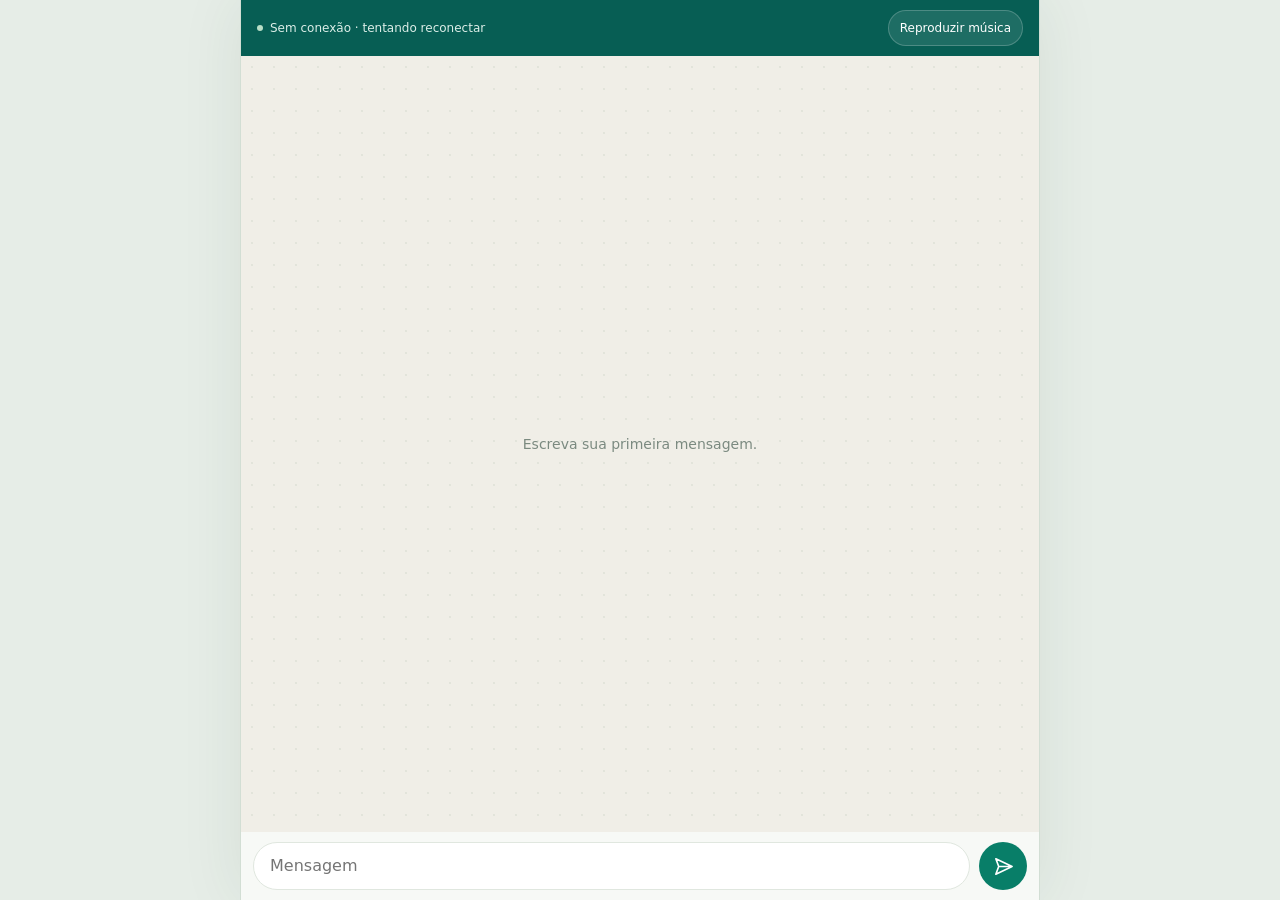
==== chat.html @ a1b6f6fc "Adiciona chat mobile com historico e musica continua" ====
﻿<!doctype html>
<html lang="pt-BR">
<head>
  <meta charset="utf-8">
  <meta name="viewport" content="width=device-width, initial-scale=1, viewport-fit=cover, interactive-widget=resizes-content">
  <meta name="theme-color" content="#075e54">
  <title>Conversa</title>
  <link rel="stylesheet" href="chat.css">
</head>
<body>
  <main class="conversation" aria-label="Conversa">
    <header><span class="connection-dot" aria-hidden="true"></span><span id="status" role="status">Conectando…</span><button id="music-toggle" type="button" aria-label="Reproduzir música">Reproduzir música</button></header>
    <div id="messages" role="log" aria-label="Mensagens" aria-live="polite"><div class="empty"><p>Escreva sua primeira mensagem.</p></div></div>
    <p id="notice" role="alert"></p>
    <form id="composer">
      <textarea id="text" rows="1" maxlength="4000" placeholder="Mensagem" aria-label="Mensagem" enterkeyhint="enter" required></textarea>
      <button id="send" type="submit" aria-label="Enviar mensagem"><svg viewBox="0 0 24 24" aria-hidden="true"><path d="m4 4 17 8-17 8 3-8-3-8Zm3 8h14"/></svg></button>
    </form>
  </main>
  <script src="chat.js"></script>
</body>
</html>
---- chat.css ----
﻿:root{font-family:system-ui,-apple-system,"Segoe UI",sans-serif;color:#243b34;background:#e6ede7;color-scheme:light}*{box-sizing:border-box}html,body{margin:0;width:100%;height:100%;overflow:hidden}button,textarea{font:inherit}.conversation{height:100dvh;height:var(--chat-height,100dvh);width:100%;max-width:800px;margin:auto;display:flex;flex-direction:column;background:#f0eee7;overflow:hidden}header{display:flex;align-items:center;justify-content:center;gap:7px;min-height:42px;padding:calc(10px + env(safe-area-inset-top)) 16px 10px;background:#075e54;color:#dceee8;flex-shrink:0}#status{font-size:12px}.connection-dot{height:6px;width:6px;background:#b8dfc7;border-radius:50%}#messages{flex:1;min-height:0;overflow-y:auto;overscroll-behavior:contain;-webkit-overflow-scrolling:touch;display:flex;flex-direction:column;gap:9px;padding:18px 12px;background-image:radial-gradient(#8fa89224 1px,transparent 1px);background-size:22px 22px}.empty{margin:auto;color:#7b8a80;text-align:center;font-size:14px}.bubble{max-width:86%;padding:9px 12px 6px;background:#fff;border-radius:3px 14px 14px;align-self:flex-start;box-shadow:0 1px 2px #233d2517;overflow-wrap:anywhere}.bubble.mine{align-self:flex-end;background:#d8f5ce;border-radius:14px 3px 14px 14px}.bubble p{white-space:pre-wrap;font-size:16px;line-height:1.45;margin:0 0 4px}.bubble time{display:block;text-align:right;font-size:10px;color:#6c8071}#notice{margin:0;font-size:13px;background:#fff0d5;color:#804b12}#notice:not(:empty){padding:10px 16px}#composer{display:flex;align-items:flex-end;gap:9px;background:#f7f9f6;padding:10px max(12px,env(safe-area-inset-right)) max(10px,env(safe-area-inset-bottom)) max(12px,env(safe-area-inset-left));flex-shrink:0}textarea{flex:1;min-width:0;min-height:48px;max-height:130px;resize:none;border:1px solid #e0e7df;border-radius:24px;padding:12px 16px;font-size:16px;line-height:22px;background:white;color:#243b34}button{display:grid;place-items:center;border:0;border-radius:50%;width:48px;height:48px;flex-shrink:0;background:#087e68;color:white;cursor:pointer}button:hover{background:#066451}button:disabled{opacity:.5;cursor:wait}button svg{width:23px;height:23px;fill:none;stroke:currentColor;stroke-linecap:round;stroke-linejoin:round;stroke-width:1.7}button:focus-visible,textarea:focus-visible{outline:3px solid #d7a34b;outline-offset:2px}@media(min-width:801px){.conversation{border-inline:1px solid #d2ded4;box-shadow:0 0 60px #29452c15}#messages{padding:24px}.bubble{max-width:75%}}

header{justify-content:flex-start;gap:7px}#status{flex:1;min-width:0}#music-toggle{width:auto;min-width:116px;height:36px;padding:0 11px;border-radius:18px;background:#ffffff18;border:1px solid #ffffff35;font-size:12px;white-space:nowrap}#music-toggle:hover{background:#ffffff28}
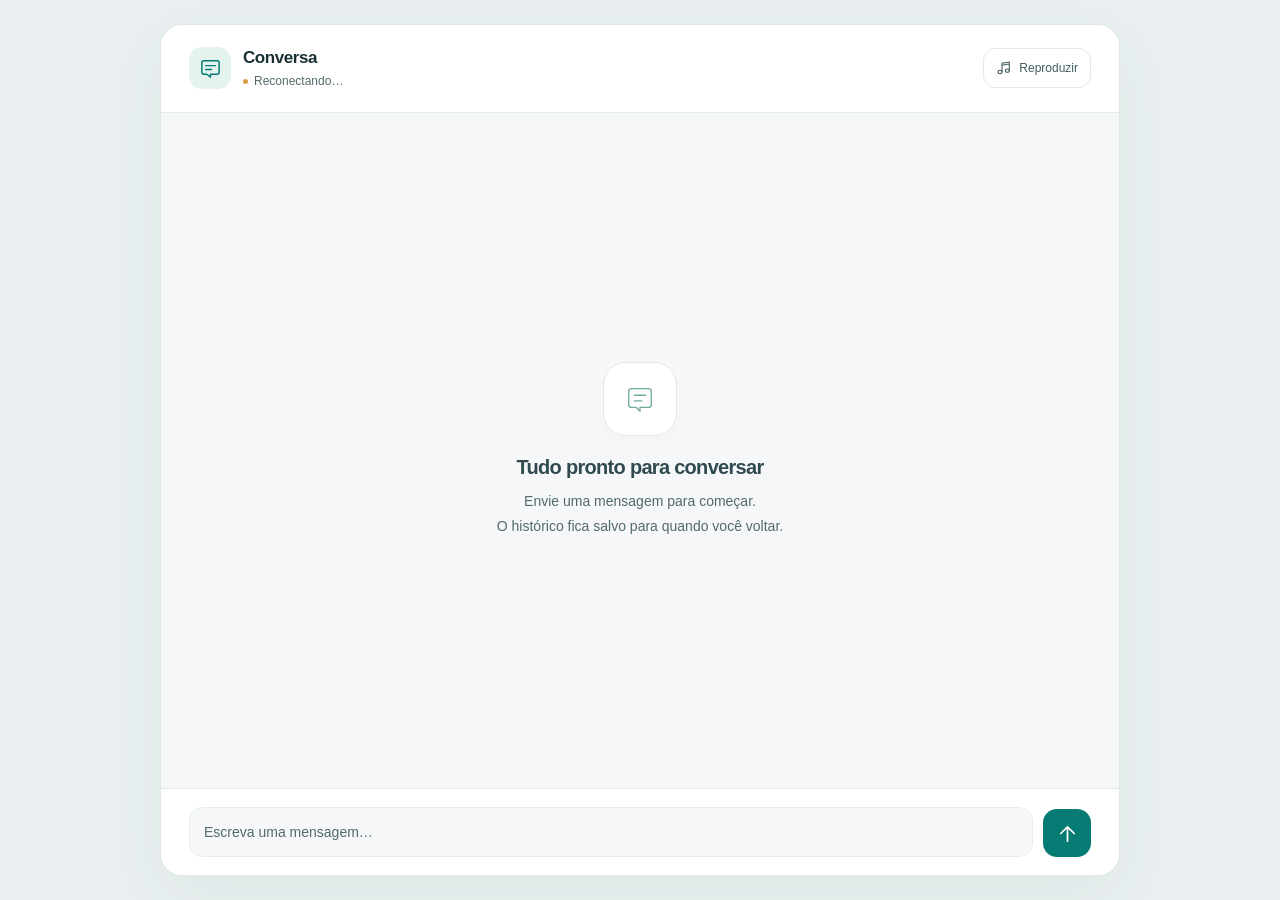
==== commit 2e4698a3: "Renova pagina inicial e chat com visual profissional" ====
--- a/chat.html
+++ b/chat.html
@@ -1,22 +1,27 @@
-﻿<!doctype html>
+<!doctype html>
 <html lang="pt-BR">
 <head>
   <meta charset="utf-8">
   <meta name="viewport" content="width=device-width, initial-scale=1, viewport-fit=cover, interactive-widget=resizes-content">
-  <meta name="theme-color" content="#075e54">
-  <title>Conversa</title>
+  <meta name="theme-color" content="#f5f7f8">
+  <title>Conversa · Urpy</title>
   <link rel="stylesheet" href="chat.css">
 </head>
-<body>
+<body data-connection="connecting">
   <main class="conversation" aria-label="Conversa">
-    <header><span class="connection-dot" aria-hidden="true"></span><span id="status" role="status">Conectando…</span><button id="music-toggle" type="button" aria-label="Reproduzir música">Reproduzir música</button></header>
-    <div id="messages" role="log" aria-label="Mensagens" aria-live="polite"><div class="empty"><p>Escreva sua primeira mensagem.</p></div></div>
+    <header class="chat-header">
+      <div class="conversation-mark" aria-hidden="true"><svg viewBox="0 0 24 24"><path d="M19 4H5a2 2 0 0 0-2 2v10a2 2 0 0 0 2 2h3l4 3v-3h7a2 2 0 0 0 2-2V6a2 2 0 0 0-2-2Z"/><path d="M7 9h10M7 13h6"/></svg></div>
+      <div class="conversation-heading"><h1>Conversa</h1><div class="connection"><span class="connection-dot" aria-hidden="true"></span><span id="status" role="status">Conectando…</span></div></div>
+      <button id="music-toggle" type="button" aria-label="Reproduzir música" title="Reproduzir música"><svg class="music-icon" viewBox="0 0 24 24" aria-hidden="true"><path d="M9 18V5l11-2v13M9 8l11-2"/><ellipse cx="6" cy="18" rx="3" ry="2.5"/><ellipse cx="17" cy="16" rx="3" ry="2.5"/></svg><span id="music-label">Reproduzir</span></button>
+    </header>
+    <div id="messages" role="log" aria-label="Mensagens" aria-live="polite"></div>
     <p id="notice" role="alert"></p>
     <form id="composer">
-      <textarea id="text" rows="1" maxlength="4000" placeholder="Mensagem" aria-label="Mensagem" enterkeyhint="enter" required></textarea>
-      <button id="send" type="submit" aria-label="Enviar mensagem"><svg viewBox="0 0 24 24" aria-hidden="true"><path d="m4 4 17 8-17 8 3-8-3-8Zm3 8h14"/></svg></button>
+      <div class="composer-field"><textarea id="text" rows="1" maxlength="4000" placeholder="Escreva uma mensagem…" aria-label="Mensagem" enterkeyhint="enter" required></textarea></div>
+      <button id="send" type="submit" aria-label="Enviar mensagem" title="Enviar mensagem"><svg viewBox="0 0 24 24" aria-hidden="true"><path d="m5 12 7-7 7 7M12 5v15"/></svg></button>
     </form>
   </main>
+  <template id="empty-state"><div class="empty"><div class="empty-icon" aria-hidden="true"><svg viewBox="0 0 32 32"><path d="M25 5H7a3 3 0 0 0-3 3v14a3 3 0 0 0 3 3h5l4 4v-4h9a3 3 0 0 0 3-3V8a3 3 0 0 0-3-3Z"/><path d="M10 12h12M10 18h8"/></svg></div><h2>Tudo pronto para conversar</h2><p>Envie uma mensagem para começar.<br>O histórico fica salvo para quando você voltar.</p></div></template>
   <script src="chat.js"></script>
 </body>
 </html>
--- a/chat.css
+++ b/chat.css
@@ -1,3 +1,16 @@
-﻿:root{font-family:system-ui,-apple-system,"Segoe UI",sans-serif;color:#243b34;background:#e6ede7;color-scheme:light}*{box-sizing:border-box}html,body{margin:0;width:100%;height:100%;overflow:hidden}button,textarea{font:inherit}.conversation{height:100dvh;height:var(--chat-height,100dvh);width:100%;max-width:800px;margin:auto;display:flex;flex-direction:column;background:#f0eee7;overflow:hidden}header{display:flex;align-items:center;justify-content:center;gap:7px;min-height:42px;padding:calc(10px + env(safe-area-inset-top)) 16px 10px;background:#075e54;color:#dceee8;flex-shrink:0}#status{font-size:12px}.connection-dot{height:6px;width:6px;background:#b8dfc7;border-radius:50%}#messages{flex:1;min-height:0;overflow-y:auto;overscroll-behavior:contain;-webkit-overflow-scrolling:touch;display:flex;flex-direction:column;gap:9px;padding:18px 12px;background-image:radial-gradient(#8fa89224 1px,transparent 1px);background-size:22px 22px}.empty{margin:auto;color:#7b8a80;text-align:center;font-size:14px}.bubble{max-width:86%;padding:9px 12px 6px;background:#fff;border-radius:3px 14px 14px;align-self:flex-start;box-shadow:0 1px 2px #233d2517;overflow-wrap:anywhere}.bubble.mine{align-self:flex-end;background:#d8f5ce;border-radius:14px 3px 14px 14px}.bubble p{white-space:pre-wrap;font-size:16px;line-height:1.45;margin:0 0 4px}.bubble time{display:block;text-align:right;font-size:10px;color:#6c8071}#notice{margin:0;font-size:13px;background:#fff0d5;color:#804b12}#notice:not(:empty){padding:10px 16px}#composer{display:flex;align-items:flex-end;gap:9px;background:#f7f9f6;padding:10px max(12px,env(safe-area-inset-right)) max(10px,env(safe-area-inset-bottom)) max(12px,env(safe-area-inset-left));flex-shrink:0}textarea{flex:1;min-width:0;min-height:48px;max-height:130px;resize:none;border:1px solid #e0e7df;border-radius:24px;padding:12px 16px;font-size:16px;line-height:22px;background:white;color:#243b34}button{display:grid;place-items:center;border:0;border-radius:50%;width:48px;height:48px;flex-shrink:0;background:#087e68;color:white;cursor:pointer}button:hover{background:#066451}button:disabled{opacity:.5;cursor:wait}button svg{width:23px;height:23px;fill:none;stroke:currentColor;stroke-linecap:round;stroke-linejoin:round;stroke-width:1.7}button:focus-visible,textarea:focus-visible{outline:3px solid #d7a34b;outline-offset:2px}@media(min-width:801px){.conversation{border-inline:1px solid #d2ded4;box-shadow:0 0 60px #29452c15}#messages{padding:24px}.bubble{max-width:75%}}
-
-header{justify-content:flex-start;gap:7px}#status{flex:1;min-width:0}#music-toggle{width:auto;min-width:116px;height:36px;padding:0 11px;border-radius:18px;background:#ffffff18;border:1px solid #ffffff35;font-size:12px;white-space:nowrap}#music-toggle:hover{background:#ffffff28}
+:root{font-family:"DM Sans",-apple-system,BlinkMacSystemFont,"Segoe UI",sans-serif;color:#183036;background:#eaf0f1;color-scheme:light;font-synthesis:none;font-weight:400;-webkit-font-smoothing:antialiased}
+*{box-sizing:border-box}html,body{margin:0;width:100%;height:100%;overflow:hidden}button,textarea{font:inherit}button{-webkit-tap-highlight-color:transparent}
+.conversation{width:100%;height:var(--chat-height,100dvh);margin:0 auto;display:flex;flex-direction:column;background:#f5f7f8;overflow:hidden}
+.chat-header{display:flex;align-items:center;gap:12px;flex-shrink:0;padding:calc(18px + env(safe-area-inset-top)) 20px 18px;border-bottom:1px solid #e6ecec;background:#fff}
+.conversation-mark{display:grid;place-items:center;width:42px;height:42px;flex-shrink:0;border-radius:13px;background:#e5f3ef;color:#067b73}.conversation-mark svg{width:23px;height:23px;fill:none;stroke:currentColor;stroke-width:1.55;stroke-linecap:round;stroke-linejoin:round}
+.conversation-heading{flex:1;min-width:0}.conversation-heading h1{font-size:16px;font-weight:650;letter-spacing:-.025em;line-height:1.3;margin:0 0 5px}.connection{display:flex;align-items:center;gap:6px;min-width:0}#status{font-size:11px;line-height:1.3;color:#53696b;white-space:nowrap}.connection-dot{width:5px;height:5px;background:#a6b4b7;flex-shrink:0;border-radius:50%}body[data-connection="online"] .connection-dot{background:#119880}body[data-connection="offline"] .connection-dot{background:#d99b40}
+#music-toggle{display:flex;align-items:center;justify-content:center;gap:7px;height:40px;padding:0 12px;flex-shrink:0;border:1px solid #e1e9e8;border-radius:12px;background:#fff;color:#415d60;font-size:12px;font-weight:500;cursor:pointer;transition:background .15s,border-color .15s}#music-toggle:hover{background:#f2f8f6;border-color:#bfd8d0}#music-toggle[data-playing="true"]{color:#067b73;background:#f0f8f5;border-color:#d3e8e0}.music-icon{width:16px;height:16px;fill:none;stroke:currentColor;stroke-width:1.6;stroke-linecap:round;stroke-linejoin:round}
+#messages{flex:1;min-height:0;overflow-y:auto;overscroll-behavior:contain;-webkit-overflow-scrolling:touch;display:flex;flex-direction:column;gap:10px;padding:22px 18px;scrollbar-width:thin;scrollbar-color:#d1dedd transparent}
+.empty{margin:auto;padding:28px 8px;text-align:center;max-width:340px}.empty-icon{display:grid;place-items:center;width:64px;height:64px;margin:0 auto 20px;border:1px solid #e1eae7;border-radius:20px;background:#fff;box-shadow:0 5px 18px #24443a04;color:#6faaa0}.empty-icon svg{width:30px;height:30px;fill:none;stroke:currentColor;stroke-width:1.4;stroke-linecap:round;stroke-linejoin:round}.empty h2{margin:0 0 10px;font-size:17px;font-weight:600;letter-spacing:-.035em;color:#304b50}.empty p{margin:0;font-size:13px;line-height:1.8;color:#53696b}
+.date-label{align-self:center;margin:9px 0 13px;font-size:10px;letter-spacing:.035em;color:#53696b;padding:5px 11px;border:1px solid #e8eeee;border-radius:20px;background:#fafbfb}
+.bubble{max-width:85%;align-self:flex-start;padding:11px 14px 8px;border:1px solid #e3ebea;border-radius:4px 16px 16px;background:white;box-shadow:0 2px 3px #123d3003;overflow-wrap:anywhere}.bubble.mine{align-self:flex-end;background:#067b73;color:#fff;border-color:transparent;border-radius:16px 4px 16px 16px}.bubble p{white-space:pre-wrap;font-size:15px;line-height:1.55;margin:0 0 5px}.bubble time{display:block;text-align:right;font-size:10px;color:#53696b;line-height:1.3;font-variant-numeric:tabular-nums}.bubble.mine time{color:#effaf5}
+#notice{flex-shrink:0;margin:0;background:#fff6e7;color:#8b601f;font-size:12px;line-height:1.6}#notice:not(:empty){padding:11px 20px;border-top:1px solid #f1e7d3}
+#composer{display:flex;align-items:flex-end;gap:10px;flex-shrink:0;padding:14px max(16px,env(safe-area-inset-right)) max(14px,env(safe-area-inset-bottom)) max(16px,env(safe-area-inset-left));background:#fff;border-top:1px solid #e6ecec}.composer-field{flex:1;min-width:0;display:flex;background:#f5f7f8;border:1px solid #e7eded;border-radius:14px;transition:border-color .15s,box-shadow .15s}.composer-field:focus-within{border-color:#a8cec4;box-shadow:0 0 0 3px #e9f4ef}textarea{width:100%;min-width:0;min-height:48px;max-height:130px;resize:none;border:0;border-radius:14px;padding:12px 14px;outline:0;font-size:16px;line-height:24px;background:transparent;color:#183036}textarea::placeholder{color:#53696b;font-size:14px}#send{display:grid;place-items:center;width:48px;height:48px;flex-shrink:0;border:0;border-radius:14px;background:#067b73;color:#fff;cursor:pointer;transition:background .15s,transform .15s}#send:hover{background:#05665f}#send:active{transform:scale(.96)}#send:disabled{opacity:.5;cursor:wait}#send svg{width:23px;height:23px;fill:none;stroke:currentColor;stroke-width:1.8;stroke-linecap:round;stroke-linejoin:round}button:focus-visible{outline:3px solid #8fbdb1;outline-offset:3px}
+@media(min-width:761px){body{padding:24px}.conversation{max-width:960px;height:calc(var(--chat-height,100dvh) - 48px);border:1px solid #dde7e6;border-radius:22px;box-shadow:0 20px 70px #294f4210}.chat-header{padding:22px 28px}.conversation-heading h1{font-size:17px}#status{font-size:12px}#messages{padding:28px 32px}.bubble{max-width:72%}#composer{padding:18px 28px}.empty-icon{width:74px;height:74px;border-radius:23px}.empty h2{font-size:20px}.empty p{font-size:14px}}
+@media(max-width:370px){.chat-header{padding-right:14px;padding-left:14px;gap:9px}.conversation-mark{width:36px;height:36px;border-radius:11px}#music-toggle{padding:0 9px;gap:5px;font-size:11px}#status{font-size:10px}#messages{padding:18px 12px}.bubble{max-width:90%}#composer{padding-left:12px;padding-right:12px}}
+@media(prefers-reduced-motion:reduce){*{transition:none!important;scroll-behavior:auto!important}}
